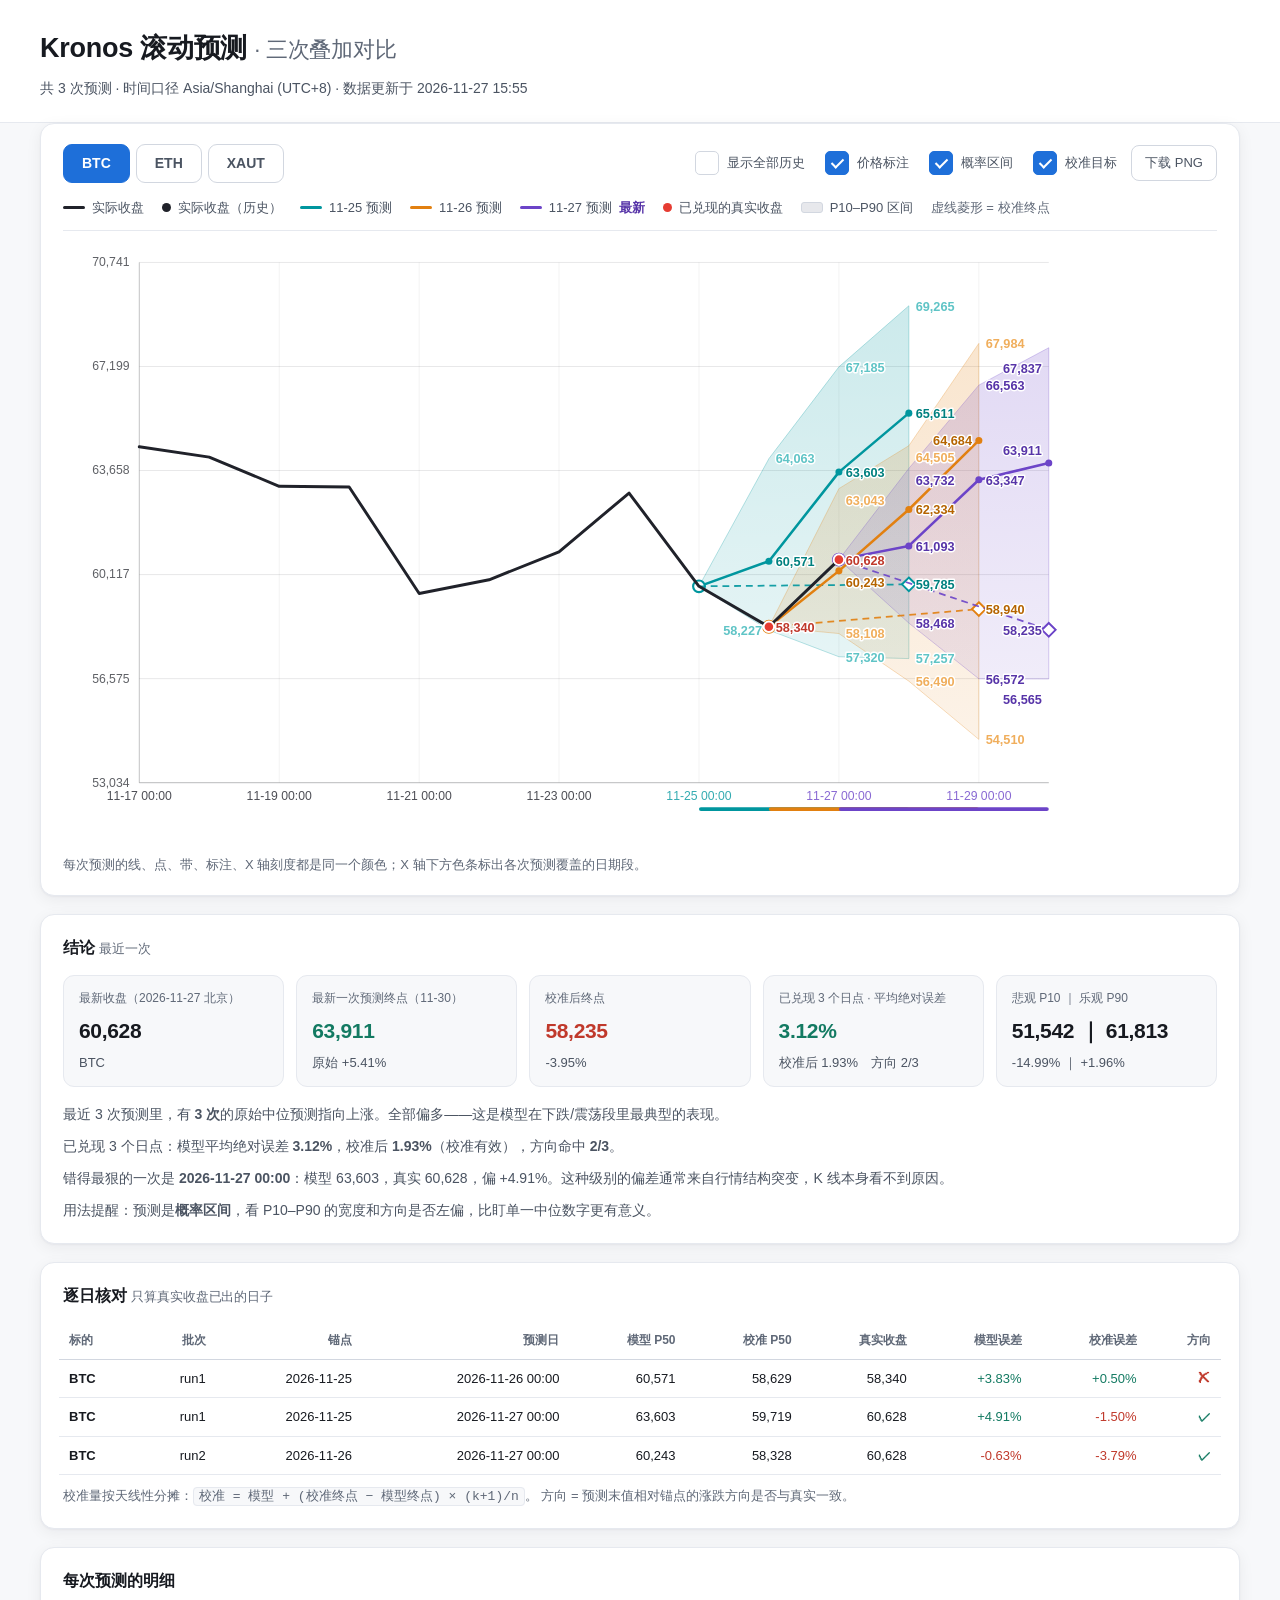
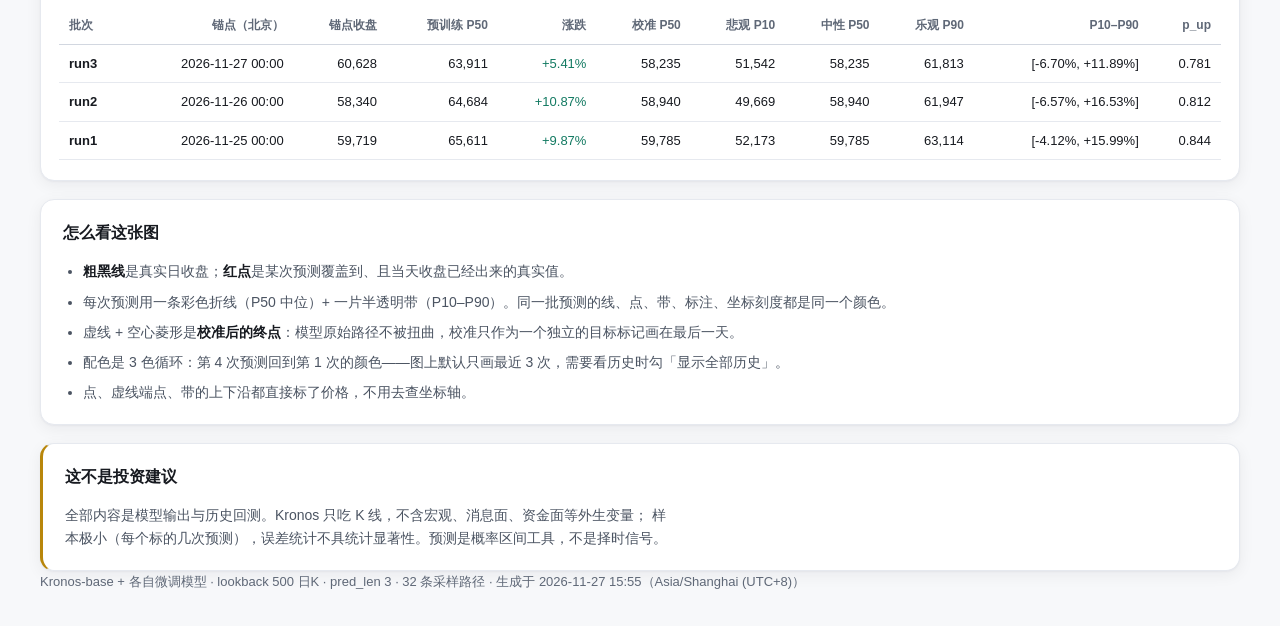
==== index.html @ 9cee2169 "feat: Kronos 滚动预测 GitHub Pages 站点 - 三次预测叠加对比图，3 色循环（第 4 次复用第 1 次颜色） - 折线点 / 虚线端点 / 概率区间上下沿全部标价，颜色随批次" ====
<!DOCTYPE html>
<html lang="zh-CN">
<head>
<meta charset="utf-8">
<meta name="viewport" content="width=device-width, initial-scale=1">
<title>Kronos 滚动预测 · 三次叠加对比</title>
<meta name="description" content="每天对 BTC / ETH / XAUT 做未来 3 天预测，把连续几次预测叠在一张图上，与实际收盘对比。">
<link rel="stylesheet" href="assets/style.css">
</head>
<body>
<header class="top">
  <div class="wrap">
    <h1>Kronos 滚动预测 <span class="dim">· 三次叠加对比</span></h1>
    <p class="sub" id="meta">正在加载数据…</p>
  </div>
</header>

<main class="wrap">

  <section class="card">
    <div class="bars">
      <div class="tabs" id="symTabs" role="tablist"></div>
      <div class="controls">
        <label class="chk"><input type="checkbox" id="showAll"> 显示全部历史</label>
        <label class="chk"><input type="checkbox" id="showLabels" checked> 价格标注</label>
        <label class="chk"><input type="checkbox" id="showBand" checked> 概率区间</label>
        <label class="chk"><input type="checkbox" id="showCal" checked> 校准目标</label>
        <button class="btn" id="dlPng" type="button">下载 PNG</button>
      </div>
    </div>

    <div class="legend" id="legend"></div>
    <div class="chartbox" id="chartbox">
      <svg id="chart" role="img" aria-label="滚动预测对比折线图"></svg>
      <div class="tip" id="tip" hidden></div>
    </div>
    <p class="hint" id="chartHint"></p>
  </section>

  <section class="card">
    <h2>结论 <span class="dim">最近一次</span></h2>
    <div class="kpis" id="kpis"></div>
    <div class="prose" id="latestNote"></div>
  </section>

  <section class="card">
    <h2>逐日核对 <span class="dim">只算真实收盘已出的日子</span></h2>
    <div class="tablewrap"><table id="scoreTable"></table></div>
    <p class="hint">校准量按天线性分摊：<code>校准 = 模型 + (校准终点 − 模型终点) × (k+1)/n</code>。
      方向 = 预测末值相对锚点的涨跌方向是否与真实一致。</p>
  </section>

  <section class="card">
    <h2>每次预测的明细</h2>
    <div class="tablewrap"><table id="runTable"></table></div>
  </section>

  <section class="card">
    <h2>怎么看这张图</h2>
    <ul class="notes">
      <li><b>粗黑线</b>是真实日收盘；<b>红点</b>是某次预测覆盖到、且当天收盘已经出来的真实值。</li>
      <li>每次预测用一条彩色折线（P50 中位）+ 一片半透明带（P10–P90）。同一批预测的线、点、带、标注、坐标刻度都是同一个颜色。</li>
      <li>虚线 + 空心菱形是<b>校准后的终点</b>：模型原始路径不被扭曲，校准只作为一个独立的目标标记画在最后一天。</li>
      <li>配色是 3 色循环：第 4 次预测回到第 1 次的颜色——图上默认只画最近 3 次，需要看历史时勾「显示全部历史」。</li>
      <li>点、虚线端点、带的上下沿都直接标了价格，不用去查坐标轴。</li>
    </ul>
  </section>

  <section class="card warn">
    <h2>这不是投资建议</h2>
    <p>全部内容是模型输出与历史回测。Kronos 只吃 K 线，不含宏观、消息面、资金面等外生变量；
      样本极小（每个标的几次预测），误差统计不具统计显著性。预测是概率区间工具，不是择时信号。</p>
  </section>

</main>

<footer class="foot wrap">
  <span id="footerMeta"></span>
</footer>

<script src="assets/chart.js"></script>
<script src="assets/app.js"></script>
</body>
</html>
---- assets/style.css ----
:root {
  color-scheme: light dark;
  --bg: #ffffff;
  --bg-soft: #f7f8fa;
  --card: #ffffff;
  --line: #e6e9ef;
  --line-strong: #d2d7e0;
  --text: #171a20;
  --text-2: #4b5462;
  --text-3: #5f6877;
  --accent: #1e6fd9;
  --ok: #137a62;
  --warn: #b8860b;
  --bad: #c0392b;
  --shadow: 0 1px 2px rgba(16, 24, 40, .04), 0 4px 16px rgba(16, 24, 40, .06);
}

@media (prefers-color-scheme: dark) {
  :root {
    --bg: #0b0e13;
    --bg-soft: #12161d;
    --card: #141920;
    --line: #232a35;
    --line-strong: #313a48;
    --text: #e8ecf2;
    --text-2: #a8b2c1;
    --text-3: #8d97a6;
    --accent: #6aa6ff;
    --ok: #4fd1b0;
    --warn: #e5b95c;
    --bad: #f08a7d;
    --shadow: 0 1px 2px rgba(0, 0, 0, .4), 0 4px 16px rgba(0, 0, 0, .3);
  }
}

* { box-sizing: border-box; }

html, body {
  margin: 0;
  padding: 0;
  background: var(--bg-soft);
  color: var(--text);
  font: 15px/1.65 -apple-system, BlinkMacSystemFont, "Segoe UI", "PingFang SC",
        "Hiragino Sans GB", "Microsoft YaHei", "Source Han Sans SC", sans-serif;
  -webkit-font-smoothing: antialiased;
}

.wrap { max-width: 1240px; margin: 0 auto; padding: 0 20px; }

/* ---------- header ---------- */
.top {
  background: var(--bg);
  border-bottom: 1px solid var(--line);
  padding: 26px 0 22px;
}
.top h1 {
  margin: 0 0 6px;
  font-size: clamp(20px, 2.4vw, 27px);
  font-weight: 700;
  letter-spacing: -.01em;
}
.dim { color: var(--text-3); font-weight: 400; font-size: .82em; }
.sub { margin: 0; color: var(--text-2); font-size: 14px; }

/* ---------- card ---------- */
main { padding: 22px 0 40px; display: flex; flex-direction: column; gap: 18px; }
.card {
  background: var(--card);
  border: 1px solid var(--line);
  border-radius: 14px;
  padding: 20px 22px;
  box-shadow: var(--shadow);
}
.card h2 {
  margin: 0 0 14px;
  font-size: 16px;
  font-weight: 650;
  letter-spacing: -.005em;
}
.card.warn { border-left: 3px solid var(--warn); }
.card.warn p { margin: 0; color: var(--text-2); font-size: 14px; max-width: 43em; }

/* ---------- controls ---------- */
.bars {
  display: flex;
  flex-wrap: wrap;
  gap: 14px;
  justify-content: space-between;
  align-items: center;
  margin-bottom: 14px;
}
.tabs { display: flex; gap: 6px; }
.tabs button {
  appearance: none;
  border: 1px solid var(--line-strong);
  background: transparent;
  color: var(--text-2);
  font: inherit;
  font-size: 14px;
  font-weight: 600;
  padding: 7px 18px;
  border-radius: 9px;
  cursor: pointer;
  transition: .15s;
}
.tabs button:hover { border-color: var(--accent); color: var(--accent); }
.tabs button[aria-selected="true"] {
  background: var(--accent);
  border-color: var(--accent);
  color: #fff;
}

.controls { display: flex; flex-wrap: wrap; gap: 12px; align-items: center; }
.chk {
  display: inline-flex;
  align-items: center;
  gap: 5px;
  font-size: 13px;
  color: var(--text-2);
  cursor: pointer;
  user-select: none;
}
.chk input {
  appearance: none;
  -webkit-appearance: none;
  accent-color: var(--accent);
  width: 24px;
  height: 24px;
  flex: none;
  border: 1.5px solid var(--line-strong);
  border-radius: 5px;
  background: var(--card);
  cursor: pointer;
  position: relative;
  transition: .15s;
}
.chk input:checked {
  background: var(--accent);
  border-color: var(--accent);
}
.chk input:checked::after {
  content: "";
  position: absolute;
  left: 8px;
  top: 4px;
  width: 5px;
  height: 10px;
  border: solid #fff;
  border-width: 0 2px 2px 0;
  transform: rotate(45deg);
}
.chk input:focus-visible { outline: 2px solid var(--accent); outline-offset: 2px; }
.chk { padding: 4px 2px; }

.btn {
  appearance: none;
  border: 1px solid var(--line-strong);
  background: transparent;
  color: var(--text-2);
  font: inherit;
  font-size: 13px;
  padding: 6px 13px;
  border-radius: 8px;
  cursor: pointer;
  transition: .15s;
}
.btn:hover { border-color: var(--accent); color: var(--accent); }

/* ---------- legend ---------- */
.legend {
  display: flex;
  flex-wrap: wrap;
  gap: 8px 18px;
  align-items: center;
  font-size: 13px;
  color: var(--text-2);
  padding: 0 0 12px;
  border-bottom: 1px solid var(--line);
  margin-bottom: 6px;
}
.legend .item { display: inline-flex; align-items: center; gap: 7px; }
.legend .swatch { width: 22px; height: 3px; border-radius: 2px; flex: none; }
.legend .dot { width: 9px; height: 9px; border-radius: 50%; flex: none; }
.legend .band {
  width: 22px; height: 11px; border-radius: 3px; flex: none;
  border: 1px solid var(--line-strong);
}

/* ---------- chart ---------- */
.chartbox { position: relative; width: 100%; }
#chart { display: block; width: 100%; height: auto; touch-action: pan-y; }
.hint { margin: 10px 0 0; color: var(--text-3); font-size: 13px; }

.tip {
  position: absolute;
  pointer-events: none;
  background: var(--text);
  color: var(--bg);
  font-size: 12px;
  line-height: 1.5;
  padding: 7px 10px;
  border-radius: 8px;
  white-space: nowrap;
  transform: translate(-50%, -114%);
  z-index: 5;
  box-shadow: 0 4px 14px rgba(0, 0, 0, .22);
}
.tip b { font-weight: 650; }

/* ---------- kpi ---------- */
.kpis {
  display: grid;
  grid-template-columns: repeat(auto-fit, minmax(178px, 1fr));
  gap: 12px;
  margin-bottom: 16px;
}
.kpi {
  border: 1px solid var(--line);
  border-radius: 11px;
  padding: 13px 15px;
  background: var(--bg-soft);
}
.kpi .k { font-size: 12px; color: var(--text-3); margin-bottom: 5px; }
.kpi .v { font-size: 21px; font-weight: 680; letter-spacing: -.015em; font-variant-numeric: tabular-nums; }
.kpi .d { font-size: 13px; margin-top: 3px; color: var(--text-2); font-variant-numeric: tabular-nums; }
.up { color: var(--ok); }
.down { color: var(--bad); }
.flat { color: var(--text-3); }

.prose { color: var(--text-2); font-size: 14px; }
.prose p { margin: 0 0 9px; }
.prose p:last-child { margin-bottom: 0; }

/* ---------- table ---------- */
.tablewrap { overflow-x: auto; margin: 0 -4px; }
table { width: 100%; border-collapse: collapse; font-size: 13px; }
th, td {
  text-align: right;
  padding: 8px 10px;
  border-bottom: 1px solid var(--line);
  white-space: nowrap;
  font-variant-numeric: tabular-nums;
}
th {
  font-weight: 620;
  color: var(--text-3);
  font-size: 12px;
  text-transform: none;
  border-bottom: 1px solid var(--line-strong);
  background: transparent;
  position: sticky;
  top: 0;
}
th:first-child, td:first-child { text-align: left; }
tbody tr:hover td { background: var(--bg-soft); }
td.sym { font-weight: 620; }
.hit { color: var(--ok); font-weight: 650; }
.miss { color: var(--bad); font-weight: 650; }

.notes { margin: 0; padding-left: 20px; color: var(--text-2); font-size: 14px; }
.notes li { margin-bottom: 7px; }
.notes li:last-child { margin-bottom: 0; }
.notes b { color: var(--text); font-weight: 620; }

code {
  font-family: ui-monospace, "SF Mono", Menlo, Consolas, monospace;
  font-size: 1em;
  background: var(--bg-soft);
  border: 1px solid var(--line);
  border-radius: 4px;
  padding: 1px 5px;
}

.foot {
  padding: 0 20px 34px;
  color: var(--text-3);
  font-size: 13px;
}

@media (max-width: 720px) {
  .card { padding: 16px 14px; border-radius: 12px; }
  main { padding: 16px 0 30px; gap: 14px; }
  .tabs button { padding: 6px 14px; font-size: 13px; }
  .controls { gap: 10px; }
  th, td { padding: 7px 8px; font-size: 13px; }

  /* 图表在窄屏横向可滑，避免整张 graph 缩成看不清 */
  .chartbox {
    overflow-x: auto;
    overflow-y: hidden;
    -webkit-overflow-scrolling: touch;
    padding-bottom: 6px;
  }
  #chart { min-width: 880px; }
  .chartbox::after {
    content: "← 左右滑动查看完整图表 →";
    display: block;
    font-size: 12px;
    color: var(--text-3);
    text-align: center;
    padding-top: 6px;
  }
}
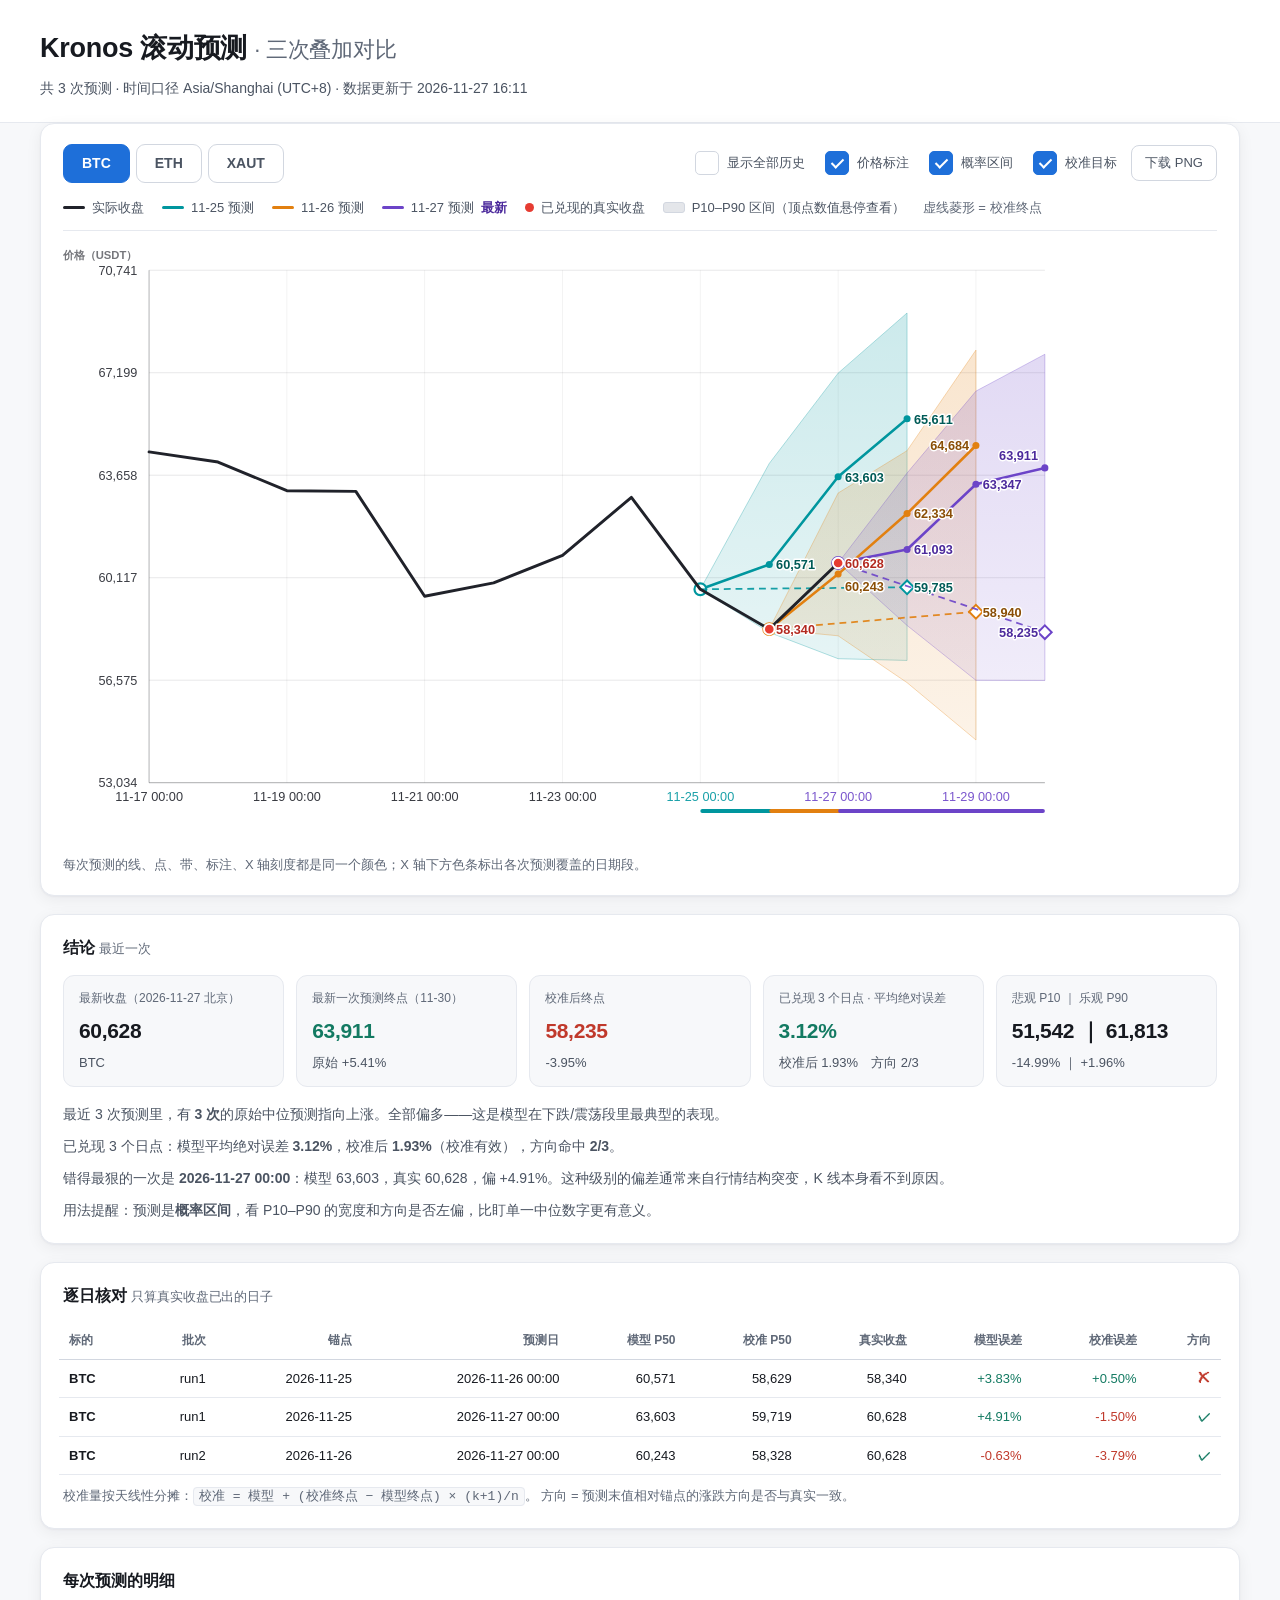
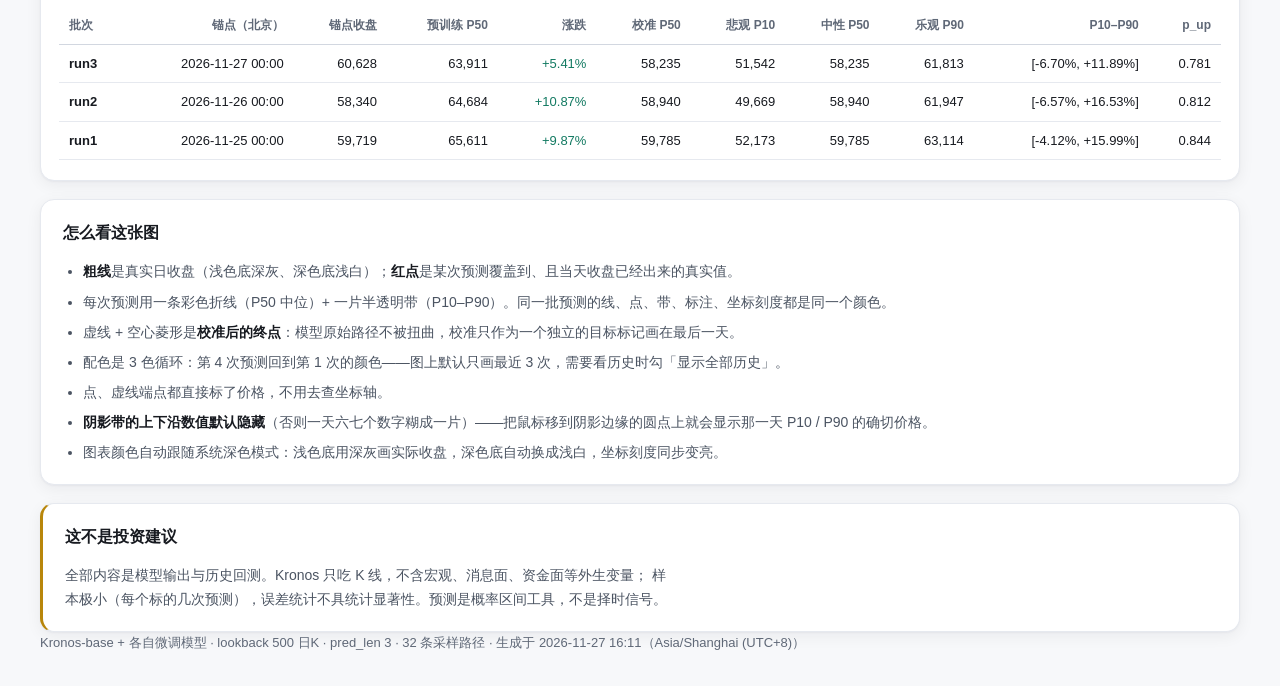
==== commit 89456354: "feat(chart): 带顶点改悬停显示；Y轴刻度加亮加大；深浅色主题自适应实际收盘与坐标色" ====
--- a/index.html
+++ b/index.html
@@ -58,11 +58,13 @@
   <section class="card">
     <h2>怎么看这张图</h2>
     <ul class="notes">
-      <li><b>粗黑线</b>是真实日收盘；<b>红点</b>是某次预测覆盖到、且当天收盘已经出来的真实值。</li>
+      <li><b>粗线</b>是真实日收盘（浅色底深灰、深色底浅白）；<b>红点</b>是某次预测覆盖到、且当天收盘已经出来的真实值。</li>
       <li>每次预测用一条彩色折线（P50 中位）+ 一片半透明带（P10–P90）。同一批预测的线、点、带、标注、坐标刻度都是同一个颜色。</li>
       <li>虚线 + 空心菱形是<b>校准后的终点</b>：模型原始路径不被扭曲，校准只作为一个独立的目标标记画在最后一天。</li>
       <li>配色是 3 色循环：第 4 次预测回到第 1 次的颜色——图上默认只画最近 3 次，需要看历史时勾「显示全部历史」。</li>
-      <li>点、虚线端点、带的上下沿都直接标了价格，不用去查坐标轴。</li>
+      <li>点、虚线端点都直接标了价格，不用去查坐标轴。</li>
+      <li><b>阴影带的上下沿数值默认隐藏</b>（否则一天六七个数字糊成一片）——把鼠标移到阴影边缘的圆点上就会显示那一天 P10 / P90 的确切价格。</li>
+      <li>图表颜色自动跟随系统深色模式：浅色底用深灰画实际收盘，深色底自动换成浅白，坐标刻度同步变亮。</li>
     </ul>
   </section>
 
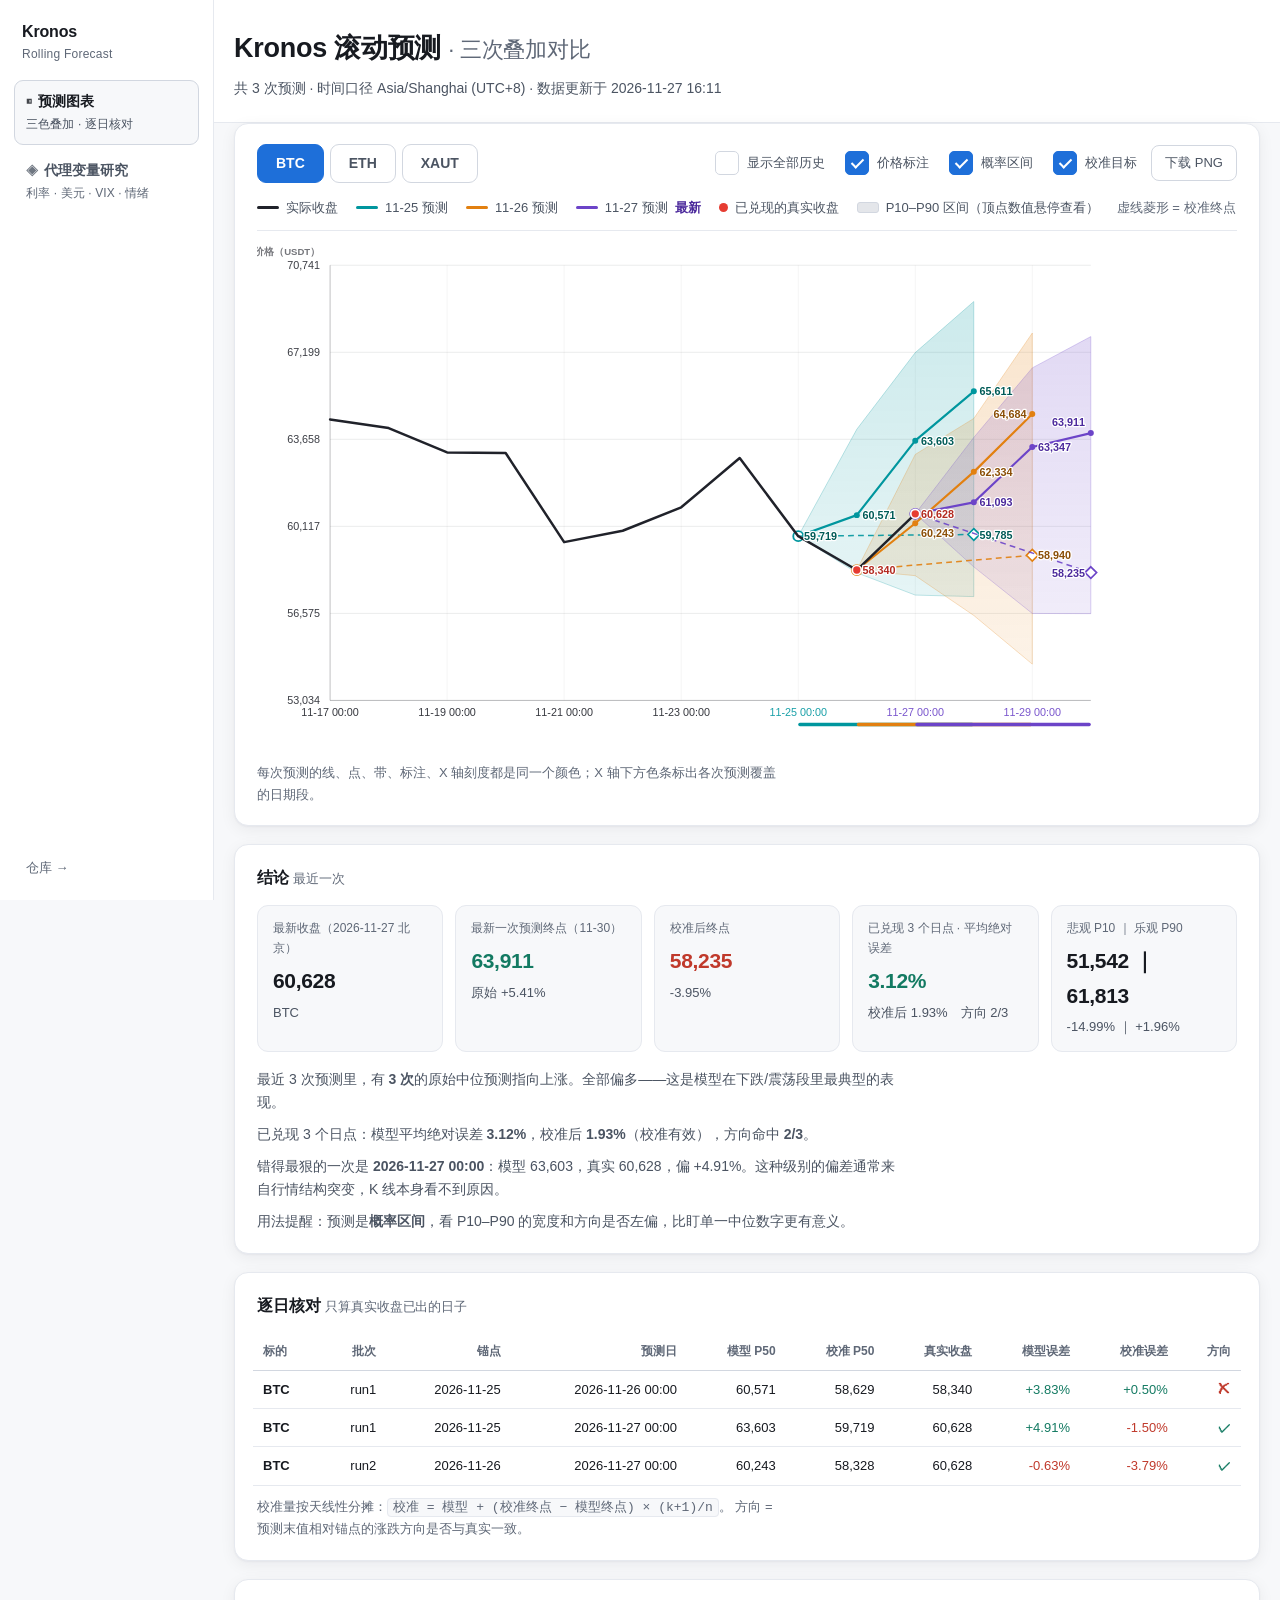
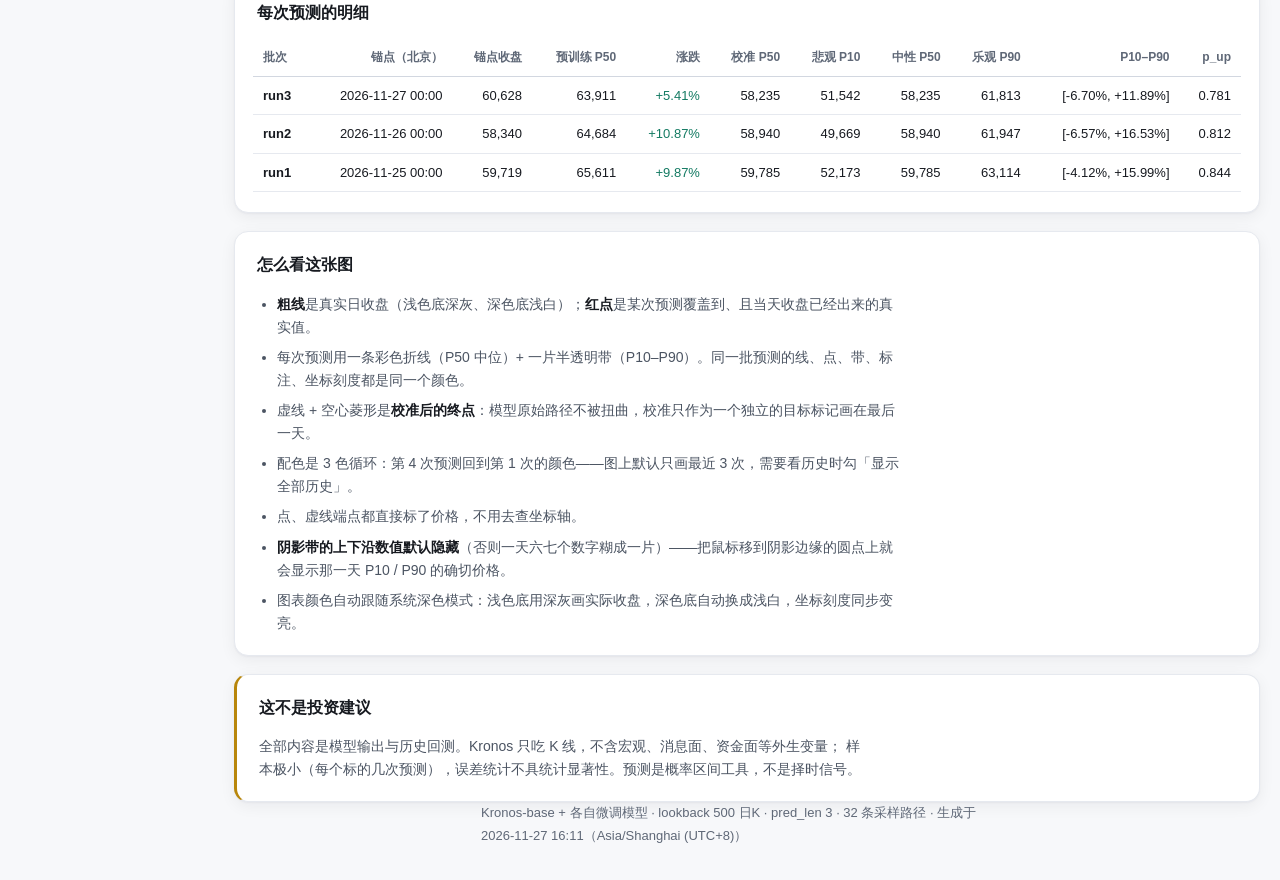
==== commit f17185f7: "feat(research): 新增代理变量研究页 + 左侧导航 - research.html: 8 个代理变量（DGS2/DGS10/DFII10/T10Y2Y/DTWEXBGS/VIXCLS/F" ====
--- a/index.html
+++ b/index.html
@@ -8,77 +8,104 @@
 <link rel="stylesheet" href="assets/style.css">
 </head>
 <body>
-<header class="top">
-  <div class="wrap">
-    <h1>Kronos 滚动预测 <span class="dim">· 三次叠加对比</span></h1>
-    <p class="sub" id="meta">正在加载数据…</p>
+<div class="shell">
+
+  <aside class="sidenav">
+    <div class="brand">
+      <b>Kronos</b>
+      <span>Rolling Forecast</span>
+    </div>
+    <nav class="navlist">
+      <a href="index.html" class="active" aria-current="page">
+        <span class="ico" aria-hidden="true">◧</span>预测图表
+        <em>三色叠加 · 逐日核对</em>
+      </a>
+      <a href="research.html">
+        <span class="ico" aria-hidden="true">◈</span>代理变量研究
+        <em>利率 · 美元 · VIX · 情绪</em>
+      </a>
+    </nav>
+    <div class="navfoot">
+      <a href="https://github.com/UnicornLee/kronos-rolling-forecast" target="_blank" rel="noopener">仓库 →</a>
+    </div>
+  </aside>
+
+  <div class="content">
+
+    <header class="top">
+      <div class="wrap">
+        <h1>Kronos 滚动预测 <span class="dim">· 三次叠加对比</span></h1>
+        <p class="sub" id="meta">正在加载数据…</p>
+      </div>
+    </header>
+
+    <main class="wrap">
+
+      <section class="card">
+        <div class="bars">
+          <div class="tabs" id="symTabs" role="tablist"></div>
+          <div class="controls">
+            <label class="chk"><input type="checkbox" id="showAll"> 显示全部历史</label>
+            <label class="chk"><input type="checkbox" id="showLabels" checked> 价格标注</label>
+            <label class="chk"><input type="checkbox" id="showBand" checked> 概率区间</label>
+            <label class="chk"><input type="checkbox" id="showCal" checked> 校准目标</label>
+            <button class="btn" id="dlPng" type="button">下载 PNG</button>
+          </div>
+        </div>
+
+        <div class="legend" id="legend"></div>
+        <div class="chartbox" id="chartbox">
+          <svg id="chart" role="img" aria-label="滚动预测对比折线图"></svg>
+          <div class="tip" id="tip" hidden></div>
+        </div>
+        <p class="hint" id="chartHint"></p>
+      </section>
+
+      <section class="card">
+        <h2>结论 <span class="dim">最近一次</span></h2>
+        <div class="kpis" id="kpis"></div>
+        <div class="prose" id="latestNote"></div>
+      </section>
+
+      <section class="card">
+        <h2>逐日核对 <span class="dim">只算真实收盘已出的日子</span></h2>
+        <div class="tablewrap"><table id="scoreTable"></table></div>
+        <p class="hint">校准量按天线性分摊：<code>校准 = 模型 + (校准终点 − 模型终点) × (k+1)/n</code>。
+          方向 = 预测末值相对锚点的涨跌方向是否与真实一致。</p>
+      </section>
+
+      <section class="card">
+        <h2>每次预测的明细</h2>
+        <div class="tablewrap"><table id="runTable"></table></div>
+      </section>
+
+      <section class="card">
+        <h2>怎么看这张图</h2>
+        <ul class="notes">
+          <li><b>粗线</b>是真实日收盘（浅色底深灰、深色底浅白）；<b>红点</b>是某次预测覆盖到、且当天收盘已经出来的真实值。</li>
+          <li>每次预测用一条彩色折线（P50 中位）+ 一片半透明带（P10–P90）。同一批预测的线、点、带、标注、坐标刻度都是同一个颜色。</li>
+          <li>虚线 + 空心菱形是<b>校准后的终点</b>：模型原始路径不被扭曲，校准只作为一个独立的目标标记画在最后一天。</li>
+          <li>配色是 3 色循环：第 4 次预测回到第 1 次的颜色——图上默认只画最近 3 次，需要看历史时勾「显示全部历史」。</li>
+          <li>点、虚线端点都直接标了价格，不用去查坐标轴。</li>
+          <li><b>阴影带的上下沿数值默认隐藏</b>（否则一天六七个数字糊成一片）——把鼠标移到阴影边缘的圆点上就会显示那一天 P10 / P90 的确切价格。</li>
+          <li>图表颜色自动跟随系统深色模式：浅色底用深灰画实际收盘，深色底自动换成浅白，坐标刻度同步变亮。</li>
+        </ul>
+      </section>
+
+      <section class="card warn">
+        <h2>这不是投资建议</h2>
+        <p>全部内容是模型输出与历史回测。Kronos 只吃 K 线，不含宏观、消息面、资金面等外生变量；
+          样本极小（每个标的几次预测），误差统计不具统计显著性。预测是概率区间工具，不是择时信号。</p>
+      </section>
+
+    </main>
+
+    <footer class="foot wrap">
+      <span id="footerMeta"></span>
+    </footer>
+
   </div>
-</header>
-
-<main class="wrap">
-
-  <section class="card">
-    <div class="bars">
-      <div class="tabs" id="symTabs" role="tablist"></div>
-      <div class="controls">
-        <label class="chk"><input type="checkbox" id="showAll"> 显示全部历史</label>
-        <label class="chk"><input type="checkbox" id="showLabels" checked> 价格标注</label>
-        <label class="chk"><input type="checkbox" id="showBand" checked> 概率区间</label>
-        <label class="chk"><input type="checkbox" id="showCal" checked> 校准目标</label>
-        <button class="btn" id="dlPng" type="button">下载 PNG</button>
-      </div>
-    </div>
-
-    <div class="legend" id="legend"></div>
-    <div class="chartbox" id="chartbox">
-      <svg id="chart" role="img" aria-label="滚动预测对比折线图"></svg>
-      <div class="tip" id="tip" hidden></div>
-    </div>
-    <p class="hint" id="chartHint"></p>
-  </section>
-
-  <section class="card">
-    <h2>结论 <span class="dim">最近一次</span></h2>
-    <div class="kpis" id="kpis"></div>
-    <div class="prose" id="latestNote"></div>
-  </section>
-
-  <section class="card">
-    <h2>逐日核对 <span class="dim">只算真实收盘已出的日子</span></h2>
-    <div class="tablewrap"><table id="scoreTable"></table></div>
-    <p class="hint">校准量按天线性分摊：<code>校准 = 模型 + (校准终点 − 模型终点) × (k+1)/n</code>。
-      方向 = 预测末值相对锚点的涨跌方向是否与真实一致。</p>
-  </section>
-
-  <section class="card">
-    <h2>每次预测的明细</h2>
-    <div class="tablewrap"><table id="runTable"></table></div>
-  </section>
-
-  <section class="card">
-    <h2>怎么看这张图</h2>
-    <ul class="notes">
-      <li><b>粗线</b>是真实日收盘（浅色底深灰、深色底浅白）；<b>红点</b>是某次预测覆盖到、且当天收盘已经出来的真实值。</li>
-      <li>每次预测用一条彩色折线（P50 中位）+ 一片半透明带（P10–P90）。同一批预测的线、点、带、标注、坐标刻度都是同一个颜色。</li>
-      <li>虚线 + 空心菱形是<b>校准后的终点</b>：模型原始路径不被扭曲，校准只作为一个独立的目标标记画在最后一天。</li>
-      <li>配色是 3 色循环：第 4 次预测回到第 1 次的颜色——图上默认只画最近 3 次，需要看历史时勾「显示全部历史」。</li>
-      <li>点、虚线端点都直接标了价格，不用去查坐标轴。</li>
-      <li><b>阴影带的上下沿数值默认隐藏</b>（否则一天六七个数字糊成一片）——把鼠标移到阴影边缘的圆点上就会显示那一天 P10 / P90 的确切价格。</li>
-      <li>图表颜色自动跟随系统深色模式：浅色底用深灰画实际收盘，深色底自动换成浅白，坐标刻度同步变亮。</li>
-    </ul>
-  </section>
-
-  <section class="card warn">
-    <h2>这不是投资建议</h2>
-    <p>全部内容是模型输出与历史回测。Kronos 只吃 K 线，不含宏观、消息面、资金面等外生变量；
-      样本极小（每个标的几次预测），误差统计不具统计显著性。预测是概率区间工具，不是择时信号。</p>
-  </section>
-
-</main>
-
-<footer class="foot wrap">
-  <span id="footerMeta"></span>
-</footer>
+</div>
 
 <script src="assets/chart.js"></script>
 <script src="assets/app.js"></script>
--- a/assets/style.css
+++ b/assets/style.css
@@ -47,6 +47,72 @@
 
 .wrap { max-width: 1240px; margin: 0 auto; padding: 0 20px; }
 
+/* ---------- shell + sidenav ---------- */
+.shell { display: flex; align-items: flex-start; min-height: 100vh; }
+
+.sidenav {
+  position: sticky;
+  top: 0;
+  flex: none;
+  width: 214px;
+  height: 100vh;
+  background: var(--bg);
+  border-right: 1px solid var(--line);
+  padding: 22px 14px 16px;
+  display: flex;
+  flex-direction: column;
+  gap: 18px;
+}
+.sidenav .brand { padding: 0 8px; line-height: 1.3; }
+.sidenav .brand b {
+  display: block;
+  font-size: 16px;
+  font-weight: 700;
+  letter-spacing: -.01em;
+}
+.sidenav .brand span { font-size: 12px; color: var(--text-3); letter-spacing: .02em; }
+
+.navlist { display: flex; flex-direction: column; gap: 4px; }
+.navlist a {
+  display: block;
+  padding: 9px 11px;
+  border-radius: 9px;
+  color: var(--text-2);
+  text-decoration: none;
+  font-size: 14px;
+  font-weight: 600;
+  border: 1px solid transparent;
+  transition: .15s;
+}
+.navlist a .ico {
+  font-size: 12px;
+  margin-right: 6px;
+  opacity: .8;
+}
+.navlist a em {
+  display: block;
+  font-style: normal;
+  font-size: 12px;
+  font-weight: 400;
+  color: var(--text-3);
+  margin-top: 2px;
+  letter-spacing: .01em;
+}
+.navlist a:hover { background: var(--bg-soft); color: var(--text); }
+.navlist a.active {
+  background: var(--bg-soft);
+  border-color: var(--line-strong);
+  color: var(--text);
+}
+.navlist a.active em { color: var(--text-2); }
+.navlist a:focus-visible { outline: 2px solid var(--accent); outline-offset: 2px; }
+
+.navfoot { margin-top: auto; padding: 0 8px; font-size: 13px; }
+.navfoot a { display: inline-block; padding: 6px 4px; color: var(--text-3); text-decoration: none; }
+.navfoot a:hover { color: var(--accent); }
+
+.content { flex: 1 1 auto; min-width: 0; }
+
 /* ---------- header ---------- */
 .top {
   background: var(--bg);
@@ -59,7 +125,7 @@
   font-weight: 700;
   letter-spacing: -.01em;
 }
-.dim { color: var(--text-3); font-weight: 400; font-size: .82em; }
+.dim { color: var(--text-3); font-weight: 400; font-size: max(12px, .82em); }
 .sub { margin: 0; color: var(--text-2); font-size: 14px; }
 
 /* ---------- card ---------- */
@@ -108,6 +174,11 @@
   background: var(--accent);
   border-color: var(--accent);
   color: #fff;
+}
+
+@media (prefers-color-scheme: dark) {
+  /* 深色下浅蓝底上必须用深字，白字对比度只有 2.47:1 */
+  .tabs button[aria-selected="true"] { color: #0b0e13; }
 }
 
 .controls { display: flex; flex-wrap: wrap; gap: 12px; align-items: center; }
@@ -189,7 +260,7 @@
 /* ---------- chart ---------- */
 .chartbox { position: relative; width: 100%; }
 #chart { display: block; width: 100%; height: auto; touch-action: pan-y; }
-.hint { margin: 10px 0 0; color: var(--text-3); font-size: 13px; }
+.hint { margin: 10px 0 0; color: var(--text-3); font-size: 13px; max-width: 40em; }
 
 .tip {
   position: absolute;
@@ -227,7 +298,7 @@
 .down { color: var(--bad); }
 .flat { color: var(--text-3); }
 
-.prose { color: var(--text-2); font-size: 14px; }
+.prose { color: var(--text-2); font-size: 14px; max-width: 46em; }
 .prose p { margin: 0 0 9px; }
 .prose p:last-child { margin-bottom: 0; }
 
@@ -257,12 +328,31 @@
 .hit { color: var(--ok); font-weight: 650; }
 .miss { color: var(--bad); font-weight: 650; }
 
-.notes { margin: 0; padding-left: 20px; color: var(--text-2); font-size: 14px; }
+.notes { margin: 0; padding-left: 20px; color: var(--text-2); font-size: 14px; max-width: 46em; }
 .notes li { margin-bottom: 7px; }
 .notes li:last-child { margin-bottom: 0; }
 .notes b { color: var(--text); font-weight: 620; }
 
+/* ---------- research 页专用 ---------- */
+th + th, td + th { border-left: 0; }
+tr.sub2 th { font-size: 12px; color: var(--text-3); font-weight: 500; padding-top: 0; }
+td.tdnote, th.tdnote {
+  text-align: left;
+  white-space: normal;
+  color: var(--text-2);
+  font-size: 13px;
+  line-height: 1.5;
+  min-width: 12em;
+  max-width: 26em;
+}
+.corr-hi { font-weight: 650; }
+.corr-mid { font-weight: 600; }
+.corr-lo { font-weight: 500; }
+.corr-none { color: var(--text-3); }
+
 code {
+  overflow-wrap: anywhere;
+  word-break: break-word;
   font-family: ui-monospace, "SF Mono", Menlo, Consolas, monospace;
   font-size: 1em;
   background: var(--bg-soft);
@@ -275,6 +365,29 @@
   padding: 0 20px 34px;
   color: var(--text-3);
   font-size: 13px;
+  max-width: 44em;
+  line-height: 1.7;
+}
+
+@media (max-width: 900px) {
+  .shell { display: block; }
+  .sidenav {
+    position: static;
+    width: auto;
+    height: auto;
+    flex-direction: row;
+    align-items: center;
+    gap: 12px;
+    border-right: 0;
+    border-bottom: 1px solid var(--line);
+    padding: 12px 16px;
+    overflow-x: auto;
+  }
+  .sidenav .brand { display: none; }
+  .navlist { flex-direction: row; gap: 6px; }
+  .navlist a { padding: 7px 13px; white-space: nowrap; }
+  .navlist a em { display: none; }
+  .navfoot { margin: 0 0 0 auto; padding: 0; }
 }
 
 @media (max-width: 720px) {
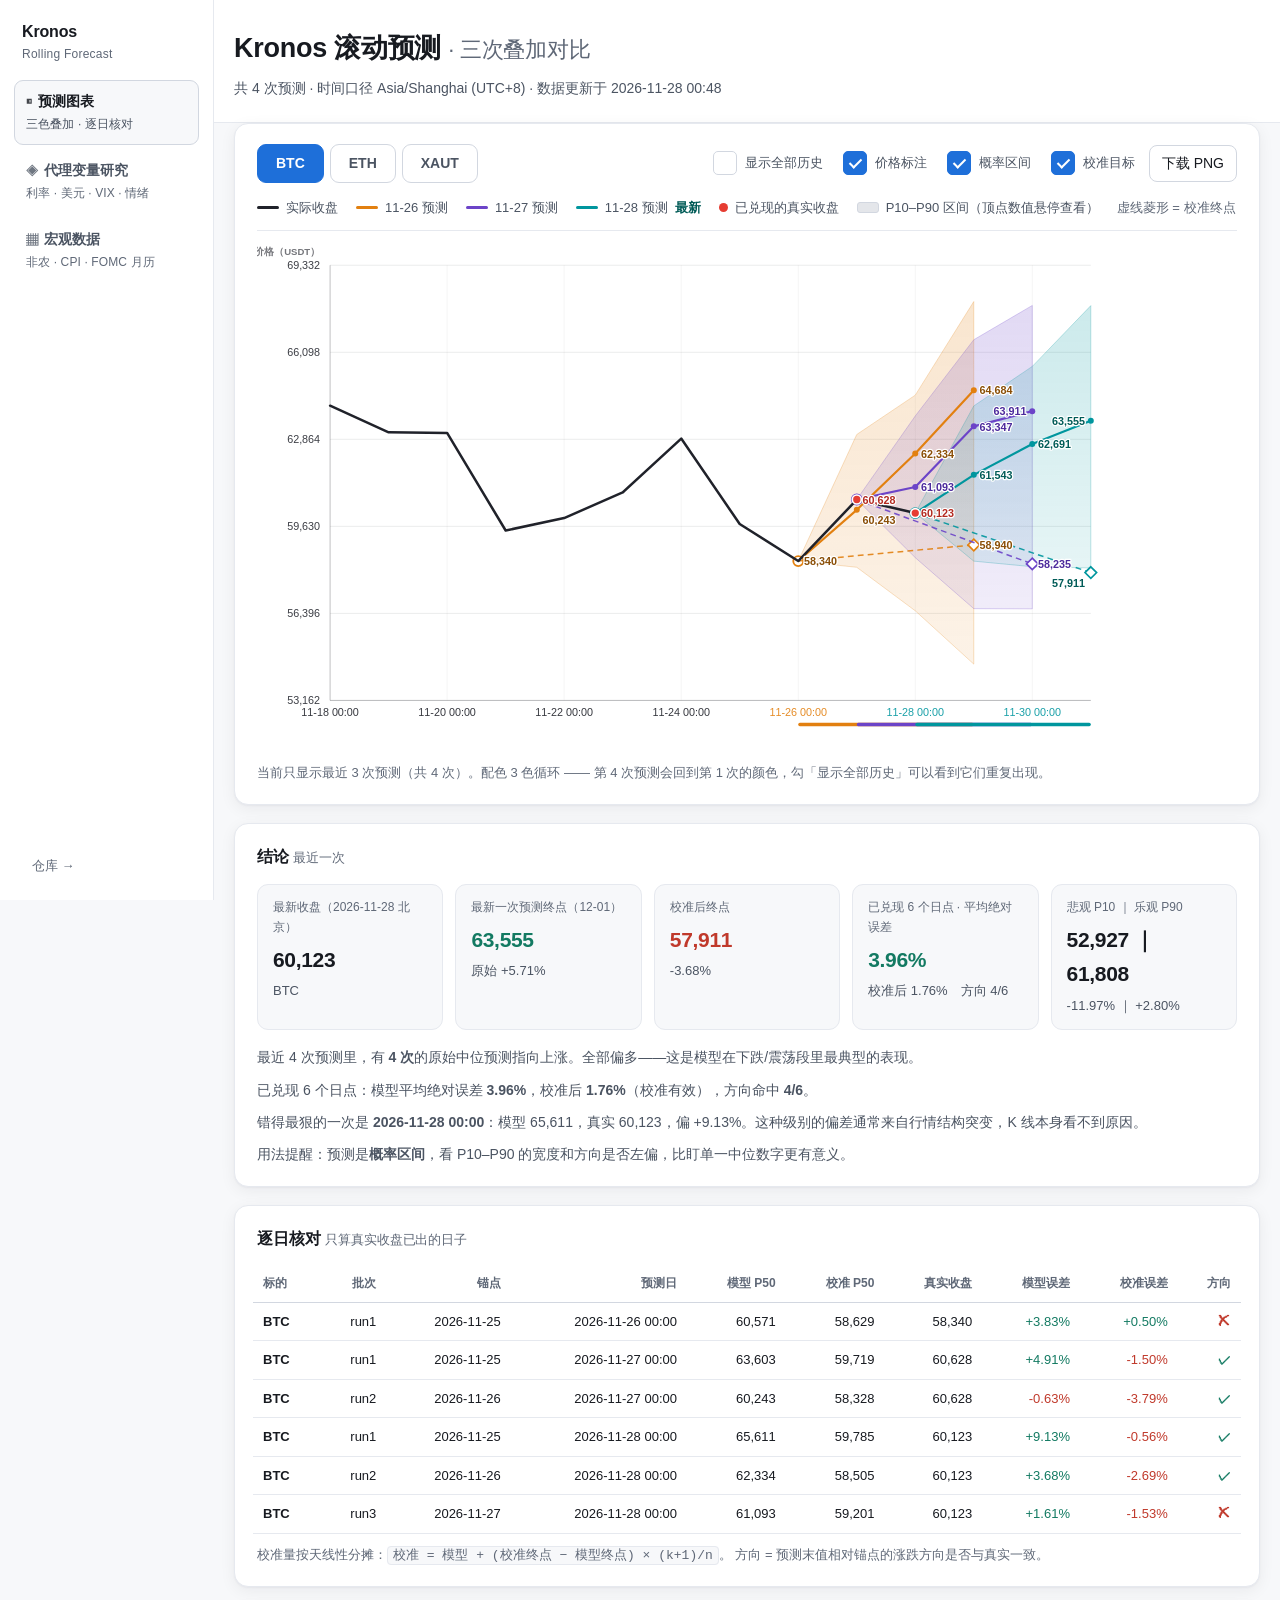
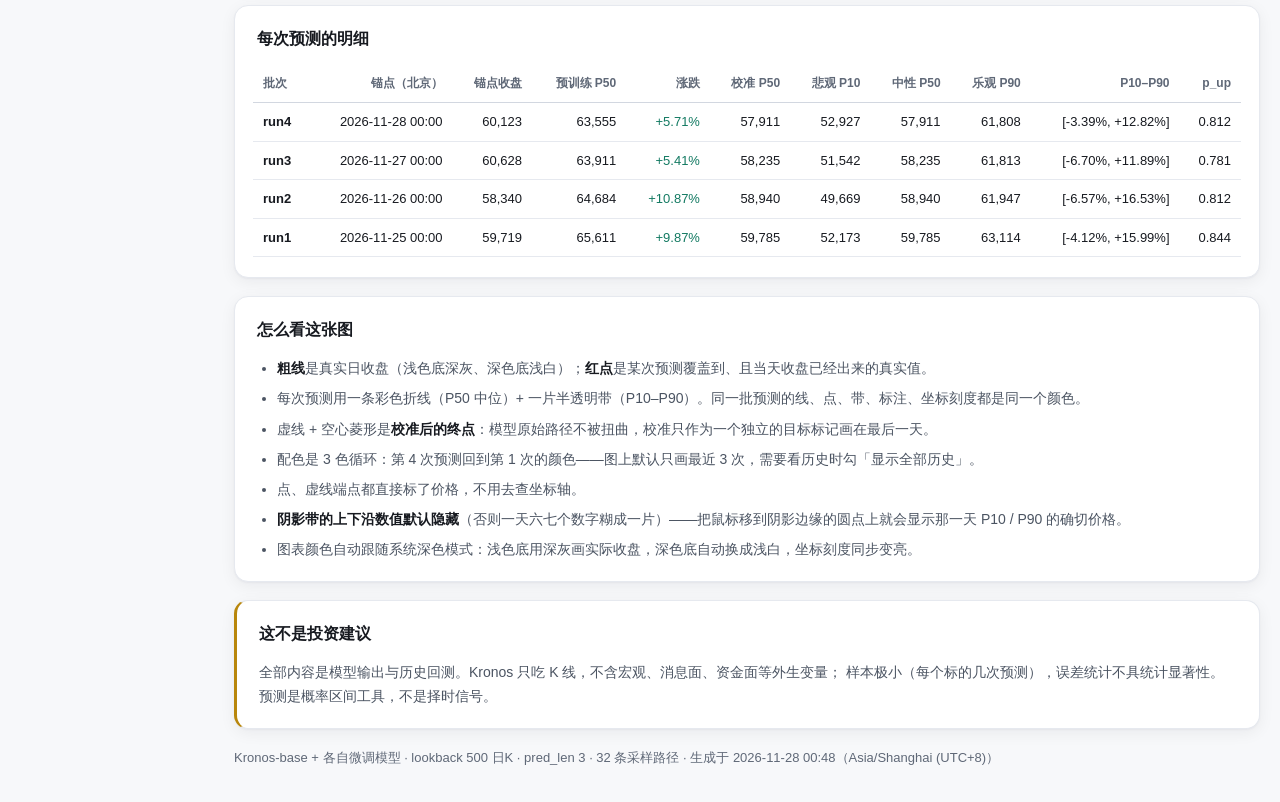
==== commit d0b32905: "style(macro): 月历过去格子浅灰、当天浅绿（深浅两套）" ====
--- a/index.html
+++ b/index.html
@@ -23,6 +23,10 @@
       <a href="research.html">
         <span class="ico" aria-hidden="true">◈</span>代理变量研究
         <em>利率 · 美元 · VIX · 情绪</em>
+      </a>
+      <a href="macro.html">
+        <span class="ico" aria-hidden="true">▦</span>宏观数据
+        <em>非农 · CPI · FOMC 月历</em>
       </a>
     </nav>
     <div class="navfoot">
--- a/assets/style.css
+++ b/assets/style.css
@@ -13,6 +13,9 @@
   --warn: #b8860b;
   --bad: #c0392b;
   --shadow: 0 1px 2px rgba(16, 24, 40, .04), 0 4px 16px rgba(16, 24, 40, .06);
+  --cal-past-bg: #f4f6f8;
+  --cal-today-bg: #e2f3e9;
+  --cal-today-num: #14539f;
 }
 
 @media (prefers-color-scheme: dark) {
@@ -30,6 +33,9 @@
     --warn: #e5b95c;
     --bad: #f08a7d;
     --shadow: 0 1px 2px rgba(0, 0, 0, .4), 0 4px 16px rgba(0, 0, 0, .3);
+    --cal-past-bg: #20262e;
+    --cal-today-bg: #143026;
+    --cal-today-num: #7db4ff;
   }
 }
 
@@ -108,7 +114,7 @@
 .navlist a:focus-visible { outline: 2px solid var(--accent); outline-offset: 2px; }
 
 .navfoot { margin-top: auto; padding: 0 8px; font-size: 13px; }
-.navfoot a { display: inline-block; padding: 6px 4px; color: var(--text-3); text-decoration: none; }
+.navfoot a { display: inline-block; padding: 8px 10px; color: var(--text-3); text-decoration: none; white-space: nowrap; }
 .navfoot a:hover { color: var(--accent); }
 
 .content { flex: 1 1 auto; min-width: 0; }
@@ -144,7 +150,7 @@
   letter-spacing: -.005em;
 }
 .card.warn { border-left: 3px solid var(--warn); }
-.card.warn p { margin: 0; color: var(--text-2); font-size: 14px; max-width: 43em; }
+.card.warn p { margin: 0; color: var(--text-2); font-size: 14px; }
 
 /* ---------- controls ---------- */
 .bars {
@@ -260,7 +266,7 @@
 /* ---------- chart ---------- */
 .chartbox { position: relative; width: 100%; }
 #chart { display: block; width: 100%; height: auto; touch-action: pan-y; }
-.hint { margin: 10px 0 0; color: var(--text-3); font-size: 13px; max-width: 40em; }
+.hint { margin: 10px 0 0; color: var(--text-3); font-size: 13px; }
 
 .tip {
   position: absolute;
@@ -298,7 +304,7 @@
 .down { color: var(--bad); }
 .flat { color: var(--text-3); }
 
-.prose { color: var(--text-2); font-size: 14px; max-width: 46em; }
+.prose { color: var(--text-2); font-size: 14px; }
 .prose p { margin: 0 0 9px; }
 .prose p:last-child { margin-bottom: 0; }
 
@@ -328,7 +334,7 @@
 .hit { color: var(--ok); font-weight: 650; }
 .miss { color: var(--bad); font-weight: 650; }
 
-.notes { margin: 0; padding-left: 20px; color: var(--text-2); font-size: 14px; max-width: 46em; }
+.notes { margin: 0; padding-left: 20px; color: var(--text-2); font-size: 14px; }
 .notes li { margin-bottom: 7px; }
 .notes li:last-child { margin-bottom: 0; }
 .notes b { color: var(--text); font-weight: 620; }
@@ -362,10 +368,9 @@
 }
 
 .foot {
-  padding: 0 20px 34px;
+  padding: 18px 20px 34px;
   color: var(--text-3);
   font-size: 13px;
-  max-width: 44em;
   line-height: 1.7;
 }
 
@@ -414,3 +419,81 @@
     padding-top: 6px;
   }
 }
+
+/* ---------- macro 页：月历 ---------- */
+.cal-nav { display: flex; align-items: center; gap: 8px; }
+.cal-nav b { font-size: 16px; min-width: 132px; text-align: center; }
+.btn { padding: 6px 12px; border: 1px solid var(--line-strong); border-radius: 8px;
+  background: var(--card); color: var(--text); font-size: 14px; cursor: pointer; }
+.btn:hover { background: var(--bg-soft); }
+.btn.ghost { color: var(--text-2); }
+.cal-legend { display: flex; flex-wrap: wrap; gap: 6px 14px; margin-top: 10px; }
+.cal-lg { display: inline-flex; align-items: center; gap: 5px; font-size: 12px; color: var(--text-2); }
+.cal-lg i { display: inline-block; width: 9px; height: 9px; border-radius: 50%; }
+
+.cal-grid { display: grid; grid-template-columns: repeat(7, 1fr); gap: 6px; margin-top: 16px; }
+.cal-wd { text-align: center; font-size: 12px; color: var(--text-3); padding: 2px 0 6px; }
+.cal-cell { position: relative; min-height: 78px; border: 1px solid var(--line); border-radius: 10px;
+  padding: 8px 9px; background: var(--card); cursor: pointer; transition: .12s; overflow: hidden; }
+.cal-cell:hover { border-color: var(--line-strong); background: var(--bg-soft); }
+.cal-cell.blank { background: transparent; border-color: transparent; cursor: default; }
+.cal-cell.is-weekend .cal-num { color: var(--text-2); }
+.cal-cell.is-past { background: var(--cal-past-bg); }
+.cal-cell.is-today { background: var(--cal-today-bg); border-color: var(--accent); }
+.cal-cell.is-selected { border: 2px solid var(--accent); padding: 7px 8px; box-shadow: 0 0 0 3px rgba(30,111,217,.12); }
+.cal-num { font-size: 14px; font-weight: 620; }
+.cal-cell.is-today .cal-num { color: var(--cal-today-num); }
+.cal-tag { display: block; margin-top: 6px; font-size: 12px; color: var(--text-2);
+  white-space: nowrap; overflow: hidden; text-overflow: ellipsis; }
+.cal-dots { position: absolute; left: 9px; bottom: 8px; display: flex; gap: 4px; }
+.cal-dot { display: inline-block; width: 7px; height: 7px; border-radius: 50%; }
+.cal-badge { display: none; position: absolute; right: 6px; bottom: 6px; font-size: 12px;
+  color: var(--accent); }
+.cal-cell:hover .cal-badge { display: block; }
+
+/* 当天列表 / 弹窗里的事件卡 */
+.ev-list { display: flex; flex-direction: column; gap: 14px; }
+.ev-head { display: flex; align-items: center; gap: 8px; font-size: 14px; }
+.ev-dot { display: inline-block; width: 9px; height: 9px; border-radius: 50%; flex: none; }
+.st { font-size: 12px; padding: 1px 7px; border-radius: 999px; }
+.st.released { background: rgba(19,122,98,.12); color: var(--ok); }
+.st.scheduled { background: rgba(184,134,11,.14); color: var(--warn); }
+.ev-meta { font-size: 12px; color: var(--text-3); margin: 4px 0 8px 17px; }
+.ev-nums { display: flex; flex-wrap: wrap; gap: 10px 22px; margin-left: 17px; font-size: 13px; color: var(--text-2); }
+.ev-nums b { color: var(--text); font-variant-numeric: tabular-nums; }
+.ev-analysis { margin: 9px 0 0 17px; font-size: 13px; line-height: 1.55; color: var(--text-2);
+  padding: 8px 11px; border-radius: 8px; border-left: 3px solid var(--line-strong); background: var(--bg-soft); }
+.ev-analysis.dir-bull { border-left-color: var(--ok); }
+.ev-analysis.dir-bear { border-left-color: var(--bad); }
+.ev-analysis b { color: var(--text); }
+.prob-list { margin-left: 17px; display: flex; flex-direction: column; gap: 5px; }
+.prob-row { display: flex; align-items: center; gap: 10px; font-size: 13px; }
+.prob-row > span:first-child { width: 130px; color: var(--text-2); }
+.prob-bar { flex: 1; height: 8px; border-radius: 4px; background: var(--bg-soft); overflow: hidden; }
+.prob-bar i { display: block; height: 100%; background: var(--accent); border-radius: 4px; }
+.prob-row b { width: 40px; text-align: right; font-variant-numeric: tabular-nums; }
+
+/* 弹窗 */
+.modal-backdrop { position: fixed; inset: 0; background: rgba(10,14,20,.55); z-index: 50;
+  display: flex; align-items: center; justify-content: center; padding: 20px; }
+.modal-backdrop[hidden] { display: none; }
+.modal { width: min(620px, 100%); max-height: 84vh; overflow-y: auto; background: var(--card);
+  border: 1px solid var(--line-strong); border-radius: 16px; box-shadow: 0 20px 60px rgba(0,0,0,.3);
+  padding: 20px 22px 22px; }
+.modal-head { display: flex; align-items: flex-start; justify-content: space-between; gap: 12px;
+  border-bottom: 1px solid var(--line); padding-bottom: 12px; margin-bottom: 16px; }
+.modal-head h3 { margin: 0; font-size: 17px; }
+.modal-sub { font-size: 12px; color: var(--text-3); margin-top: 4px; }
+.modal-close { font-size: 24px; line-height: 1; border: 0; background: transparent; color: var(--text-3);
+  cursor: pointer; padding: 2px 8px; border-radius: 8px; }
+.modal-close:hover { background: var(--bg-soft); color: var(--text); }
+
+@media (max-width: 720px) {
+  .cal-grid { gap: 4px; }
+  .cal-cell { min-height: 62px; padding: 6px; border-radius: 8px; }
+  .cal-cell.is-selected { padding: 5px; }
+  .cal-tag { font-size: 12px; }
+  .cal-dots { left: 6px; bottom: 5px; }
+  .cal-wd { font-size: 12px; }
+  .prob-row > span:first-child { width: 96px; }
+}
